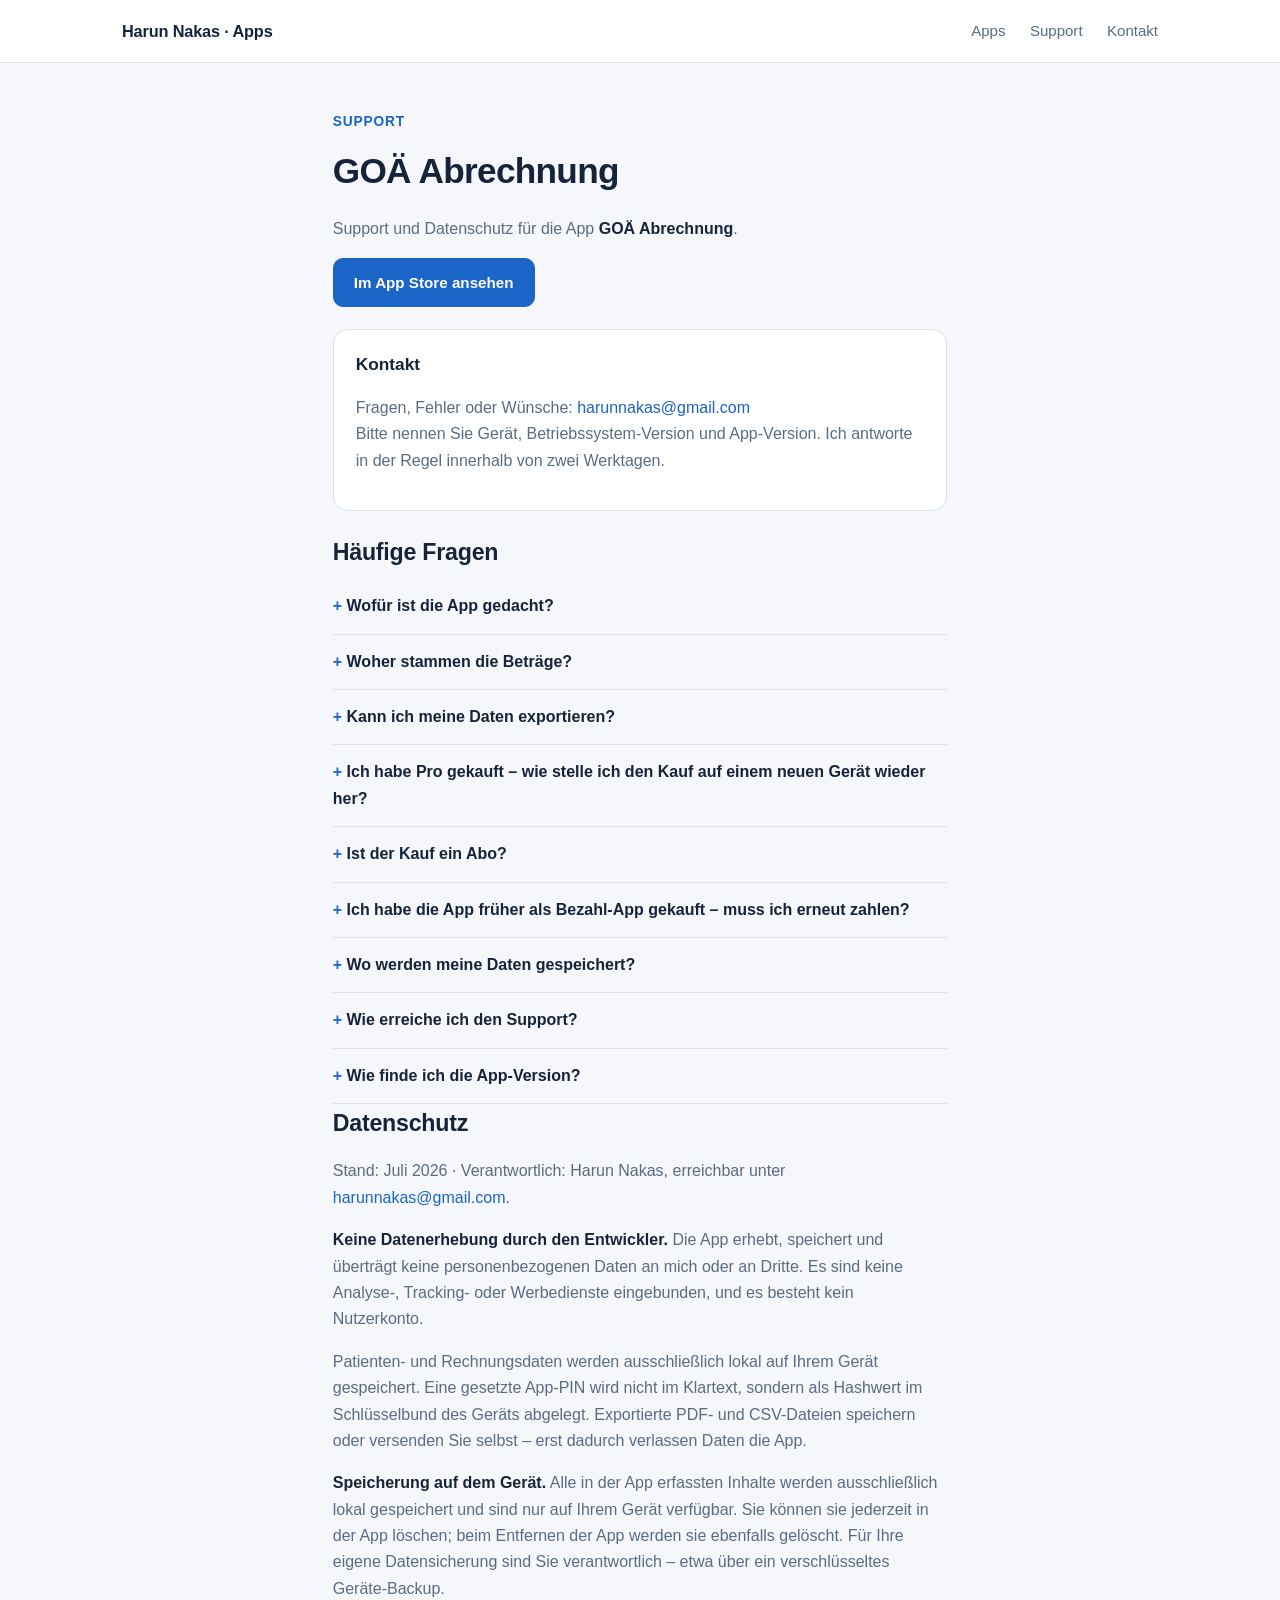
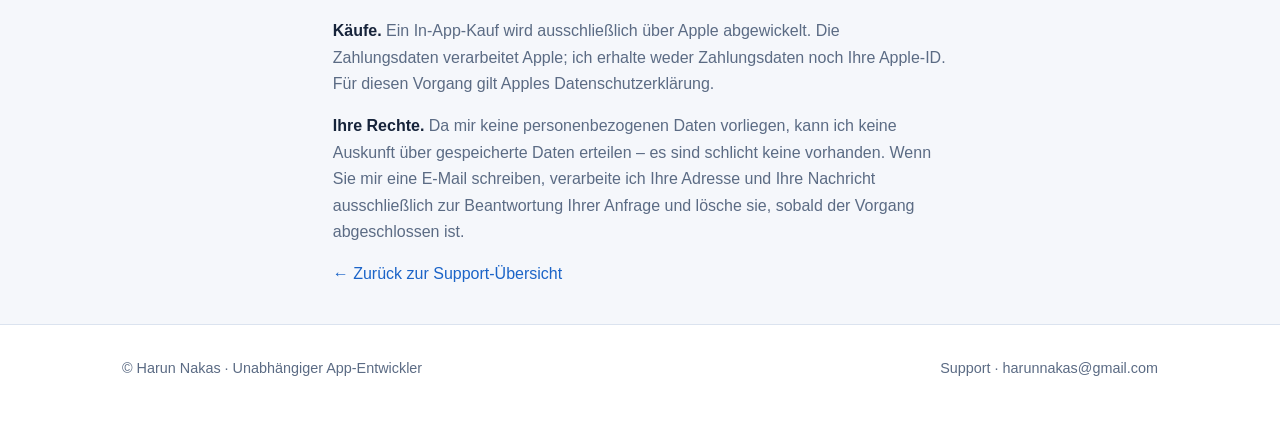
==== goae/index.html @ 812e808e "Landingpage und Support-Seiten für alle Apps Zentrale Website mit Übersicht aller Apps sowie Support" ====
<!doctype html>
<html lang="de">
<head>
<meta charset="utf-8">
<meta name="viewport" content="width=device-width, initial-scale=1">
<title>GOÄ Abrechnung – Support &amp; Datenschutz</title>
<meta name="description" content="Support, häufige Fragen und Datenschutzhinweise zur App GOÄ Abrechnung.">
<meta name="color-scheme" content="dark light">
<link rel="stylesheet" href="../assets/style.css">
</head>
<body>
<header class="site">
  <div class="wrap">
    <a class="brand" href="../">Harun Nakas · Apps</a>
    <nav class="site">
      <a href="../#apps">Apps</a>
      <a href="../support/">Support</a>
      <a href="mailto:harunnakas@gmail.com">Kontakt</a>
    </nav>
  </div>
</header>
<div class="page"><div class="wrap prose">
  <p class="kicker">Support</p>
  <h1>GOÄ Abrechnung</h1>
  <p>Support und Datenschutz für die App <strong>GOÄ Abrechnung</strong>.</p>
  <p><a class="btn" href="https://apps.apple.com/de/app/id6762179870">Im App Store ansehen</a></p>

  <div class="panel">
    <h3>Kontakt</h3>
    <p>Fragen, Fehler oder Wünsche: <a href="mailto:harunnakas@gmail.com">harunnakas@gmail.com</a><br>
    Bitte nennen Sie Gerät, Betriebssystem-Version und App-Version.
    Ich antworte in der Regel innerhalb von zwei Werktagen.</p>
  </div>

  <h2>Häufige Fragen</h2>
  <details><summary>Wofür ist die App gedacht?</summary><p>Für die Privatliquidation nach GOÄ: Leistungsziffern auswählen, Faktoren und Begründungen erfassen, Rechnungen als PDF erzeugen und den Zahlungsstatus im Blick behalten.</p></details><details><summary>Woher stammen die Beträge?</summary><p>Die Beträge werden aus den Punktzahlen der GOÄ mit dem gesetzlichen Punktwert berechnet. Trotz sorgfältiger Prüfung gilt: Die App ist eine Rechenhilfe und ersetzt keine abrechnungsfachliche Beratung – bitte prüfen Sie jede Rechnung vor dem Versand.</p></details><details><summary>Kann ich meine Daten exportieren?</summary><p>Ja, Rechnungen lassen sich als PDF und die Übersicht als CSV-Datei exportieren. Der Export erfolgt über die Teilen-Funktion Ihres Geräts.</p></details><details><summary>Ich habe Pro gekauft – wie stelle ich den Kauf auf einem neuen Gerät wieder her?</summary><p>Öffnen Sie den Pro-Bereich in der App und tippen Sie auf „Käufe wiederherstellen“. Wichtig ist, dass Sie mit derselben Apple-ID angemeldet sind, mit der Sie gekauft haben.</p></details><details><summary>Ist der Kauf ein Abo?</summary><p>Nein. Pro ist ein einmaliger Kauf ohne laufende Kosten.</p></details><details><summary>Ich habe die App früher als Bezahl-App gekauft – muss ich erneut zahlen?</summary><p>Nein. Wer die App vor der Umstellung auf das kostenlose Modell gekauft hat, behält den vollen Funktionsumfang automatisch. Falls die Freischaltung nicht greift, hilft „Käufe wiederherstellen“ – und andernfalls eine kurze E-Mail.</p></details><details><summary>Wo werden meine Daten gespeichert?</summary><p>Alle Eingaben bleiben auf Ihrem Gerät. Die App überträgt keine Inhalte an den Entwickler oder an Dritte.</p></details><details><summary>Wie erreiche ich den Support?</summary><p>Schreiben Sie an <a href="mailto:harunnakas@gmail.com">harunnakas@gmail.com</a>. Bitte nennen Sie Gerät, Betriebssystem-Version und App-Version – dann geht es schneller.</p></details><details><summary>Wie finde ich die App-Version?</summary><p>Die Versionsnummer steht auf der Produktseite im App Store unterhalb von „Neue Funktionen“ sowie in den Einstellungen der App, sofern dort ein Info-Bereich vorhanden ist.</p></details>

  <h2 id="datenschutz">Datenschutz</h2>
  <p>Stand: Juli 2026 · Verantwortlich: Harun Nakas, erreichbar unter
  <a href="mailto:harunnakas@gmail.com">harunnakas@gmail.com</a>.</p>
  <p><strong>Keine Datenerhebung durch den Entwickler.</strong> Die App
  erhebt, speichert und überträgt keine personenbezogenen Daten an mich oder an
  Dritte. Es sind keine Analyse-, Tracking- oder Werbedienste eingebunden, und
  es besteht kein Nutzerkonto.</p>
  <p>Patienten- und Rechnungsdaten werden ausschließlich lokal auf Ihrem Gerät gespeichert. Eine gesetzte App-PIN wird nicht im Klartext, sondern als Hashwert im Schlüsselbund des Geräts abgelegt. Exportierte PDF- und CSV-Dateien speichern oder versenden Sie selbst – erst dadurch verlassen Daten die App.</p>
  <p><strong>Speicherung auf dem Gerät.</strong> Alle in der App erfassten
  Inhalte werden ausschließlich lokal gespeichert und sind nur auf Ihrem Gerät
  verfügbar. Sie können sie jederzeit in der App löschen; beim Entfernen der App
  werden sie ebenfalls gelöscht. Für Ihre eigene Datensicherung sind Sie
  verantwortlich – etwa über ein verschlüsseltes Geräte-Backup.</p>
  <p><strong>Käufe.</strong> Ein In-App-Kauf wird ausschließlich über Apple
  abgewickelt. Die Zahlungsdaten verarbeitet Apple; ich erhalte weder
  Zahlungsdaten noch Ihre Apple-ID. Für diesen Vorgang gilt Apples
  Datenschutzerklärung.</p>
  <p><strong>Ihre Rechte.</strong> Da mir keine personenbezogenen Daten
  vorliegen, kann ich keine Auskunft über gespeicherte Daten erteilen – es sind
  schlicht keine vorhanden. Wenn Sie mir eine E-Mail schreiben, verarbeite ich
  Ihre Adresse und Ihre Nachricht ausschließlich zur Beantwortung Ihrer Anfrage
  und lösche sie, sobald der Vorgang abgeschlossen ist.</p>

  <p><a href="../support/">← Zurück zur Support-Übersicht</a></p>
</div></div>
<footer class="site">
  <div class="wrap foot-row">
    <div>© Harun Nakas · Unabhängiger App-Entwickler</div>
    <div>
      <a href="../support/">Support</a> ·
      <a href="mailto:harunnakas@gmail.com">harunnakas@gmail.com</a>
    </div>
  </div>
</footer>
</body>
</html>
---- assets/style.css ----
:root {
  --bg: #0d1626;
  --bg-elev: #16233a;
  --bg-card: #1a2b45;
  --border: #26405f;
  --text: #eef3fa;
  --text-dim: #9db0ca;
  --accent: #4a90f0;
  --accent-soft: rgba(74, 144, 240, 0.14);
  --radius: 14px;
  --maxw: 1080px;
}

@media (prefers-color-scheme: light) {
  :root {
    --bg: #f5f7fb;
    --bg-elev: #ffffff;
    --bg-card: #ffffff;
    --border: #dbe3ef;
    --text: #16233a;
    --text-dim: #5b6b84;
    --accent: #1b64c8;
    --accent-soft: rgba(27, 100, 200, 0.09);
  }
}

* { box-sizing: border-box; }

html { scroll-behavior: smooth; }

body {
  margin: 0;
  background: var(--bg);
  color: var(--text);
  font-family: -apple-system, BlinkMacSystemFont, "SF Pro Text", "Segoe UI", Roboto, Helvetica, Arial, sans-serif;
  line-height: 1.65;
  -webkit-font-smoothing: antialiased;
}

a { color: var(--accent); text-decoration: none; }
a:hover { text-decoration: underline; }

.wrap { max-width: var(--maxw); margin: 0 auto; padding: 0 22px; }

/* ---------- Header ---------- */
header.site {
  border-bottom: 1px solid var(--border);
  background: var(--bg-elev);
  position: sticky;
  top: 0;
  z-index: 10;
}
header.site .wrap {
  display: flex;
  align-items: center;
  justify-content: space-between;
  gap: 16px;
  min-height: 62px;
  flex-wrap: wrap;
}
.brand {
  font-weight: 700;
  font-size: 1.02rem;
  color: var(--text);
  letter-spacing: -0.01em;
}
.brand:hover { text-decoration: none; }
nav.site a {
  margin-left: 20px;
  font-size: 0.94rem;
  color: var(--text-dim);
}
nav.site a:hover { color: var(--accent); text-decoration: none; }

/* ---------- Hero ---------- */
.hero {
  padding: 76px 0 56px;
  border-bottom: 1px solid var(--border);
  background: linear-gradient(180deg, var(--accent-soft), transparent);
}
.hero h1 {
  font-size: clamp(1.9rem, 5vw, 2.9rem);
  line-height: 1.15;
  margin: 0 0 16px;
  letter-spacing: -0.02em;
}
.hero p.lead {
  font-size: clamp(1.02rem, 2.2vw, 1.2rem);
  color: var(--text-dim);
  max-width: 62ch;
  margin: 0 0 26px;
}
.hero-actions { display: flex; gap: 12px; flex-wrap: wrap; }

.btn {
  display: inline-block;
  padding: 11px 20px;
  border-radius: 10px;
  font-weight: 600;
  font-size: 0.95rem;
  border: 1px solid var(--accent);
  background: var(--accent);
  color: #fff;
}
.btn:hover { text-decoration: none; opacity: 0.9; }
.btn.ghost { background: transparent; color: var(--accent); }

/* ---------- Sections ---------- */
section { padding: 52px 0; }
section + section { border-top: 1px solid var(--border); }
h2 {
  font-size: 1.45rem;
  margin: 0 0 8px;
  letter-spacing: -0.01em;
}
h3 { font-size: 1.08rem; margin: 26px 0 6px; }
.section-sub { color: var(--text-dim); margin: 0 0 26px; max-width: 62ch; }

/* ---------- App grid ---------- */
.grid {
  display: grid;
  grid-template-columns: repeat(auto-fill, minmax(270px, 1fr));
  gap: 16px;
}
.card {
  background: var(--bg-card);
  border: 1px solid var(--border);
  border-radius: var(--radius);
  padding: 20px;
  display: flex;
  flex-direction: column;
}
.card h3 { margin: 0 0 6px; font-size: 1.05rem; }
.card p { margin: 0 0 14px; color: var(--text-dim); font-size: 0.93rem; flex: 1; }
.card .links { display: flex; gap: 14px; font-size: 0.9rem; flex-wrap: wrap; }
.badge {
  display: inline-block;
  font-size: 0.72rem;
  font-weight: 600;
  letter-spacing: 0.04em;
  text-transform: uppercase;
  color: var(--accent);
  background: var(--accent-soft);
  border-radius: 999px;
  padding: 3px 10px;
  margin-bottom: 10px;
  align-self: flex-start;
}

/* ---------- Content pages ---------- */
.page { padding: 48px 0 20px; }
.page h1 {
  font-size: clamp(1.6rem, 4vw, 2.2rem);
  margin: 0 0 10px;
  letter-spacing: -0.02em;
}
.page .kicker {
  color: var(--accent);
  font-weight: 600;
  font-size: 0.86rem;
  text-transform: uppercase;
  letter-spacing: 0.06em;
  margin: 0 0 8px;
}
.prose { max-width: 74ch; }
.prose p, .prose li { color: var(--text-dim); }
.prose strong { color: var(--text); }
.prose ul { padding-left: 20px; }
.prose li { margin-bottom: 6px; }

.panel {
  background: var(--bg-card);
  border: 1px solid var(--border);
  border-radius: var(--radius);
  padding: 20px 22px;
  margin: 22px 0;
}
.panel h3:first-child { margin-top: 0; }

details {
  border-bottom: 1px solid var(--border);
  padding: 14px 0;
}
details summary {
  cursor: pointer;
  font-weight: 600;
  color: var(--text);
  list-style: none;
}
details summary::-webkit-details-marker { display: none; }
details summary::before { content: "+ "; color: var(--accent); font-weight: 700; }
details[open] summary::before { content: "– "; }
details p { margin: 10px 0 0; }

table.meta { border-collapse: collapse; width: 100%; font-size: 0.93rem; }
table.meta td { padding: 7px 0; border-bottom: 1px solid var(--border); vertical-align: top; }
table.meta td:first-child { color: var(--text-dim); width: 42%; padding-right: 16px; }

/* ---------- Footer ---------- */
footer.site {
  border-top: 1px solid var(--border);
  padding: 32px 0 44px;
  color: var(--text-dim);
  font-size: 0.9rem;
  background: var(--bg-elev);
}
footer.site .foot-row {
  display: flex;
  justify-content: space-between;
  gap: 16px;
  flex-wrap: wrap;
}
footer.site a { color: var(--text-dim); }
footer.site a:hover { color: var(--accent); }

@media (max-width: 560px) {
  .hero { padding: 52px 0 40px; }
  nav.site a { margin-left: 0; margin-right: 18px; }
  header.site .wrap { padding-top: 10px; padding-bottom: 10px; }
}
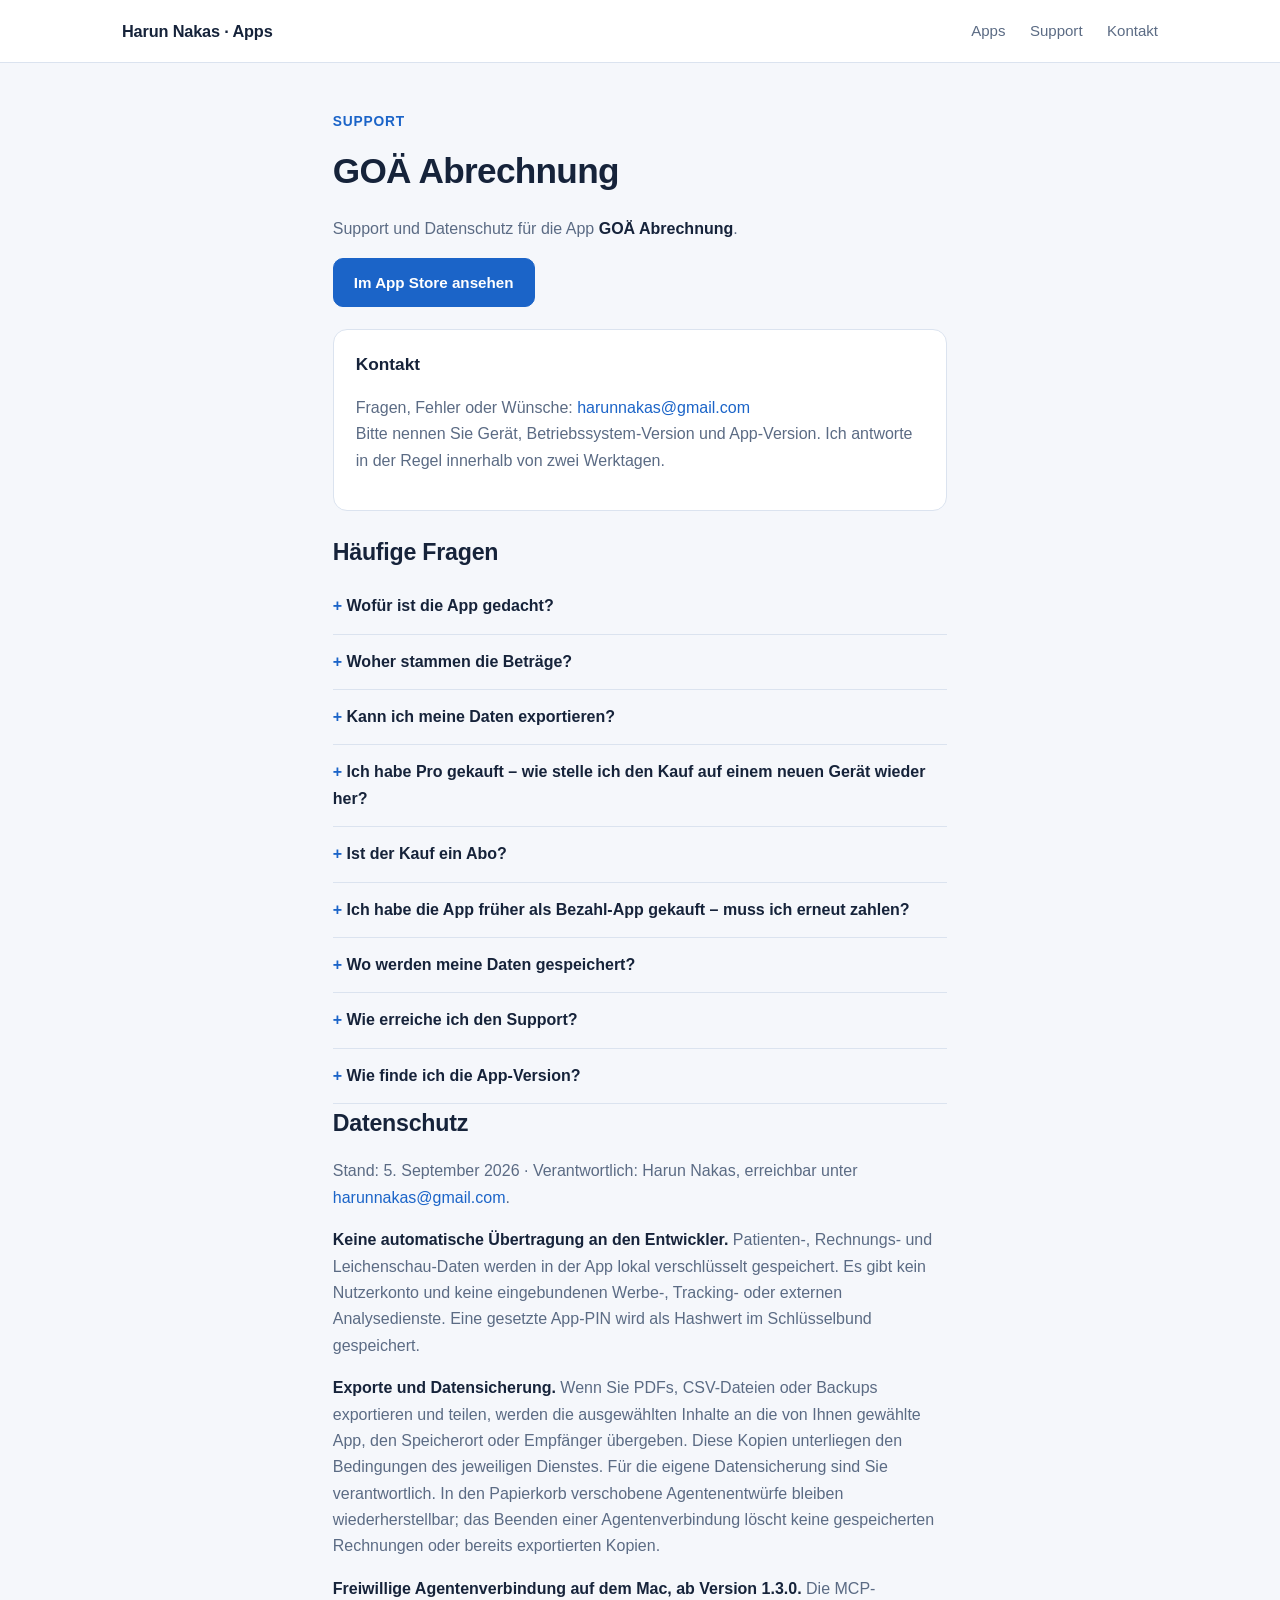
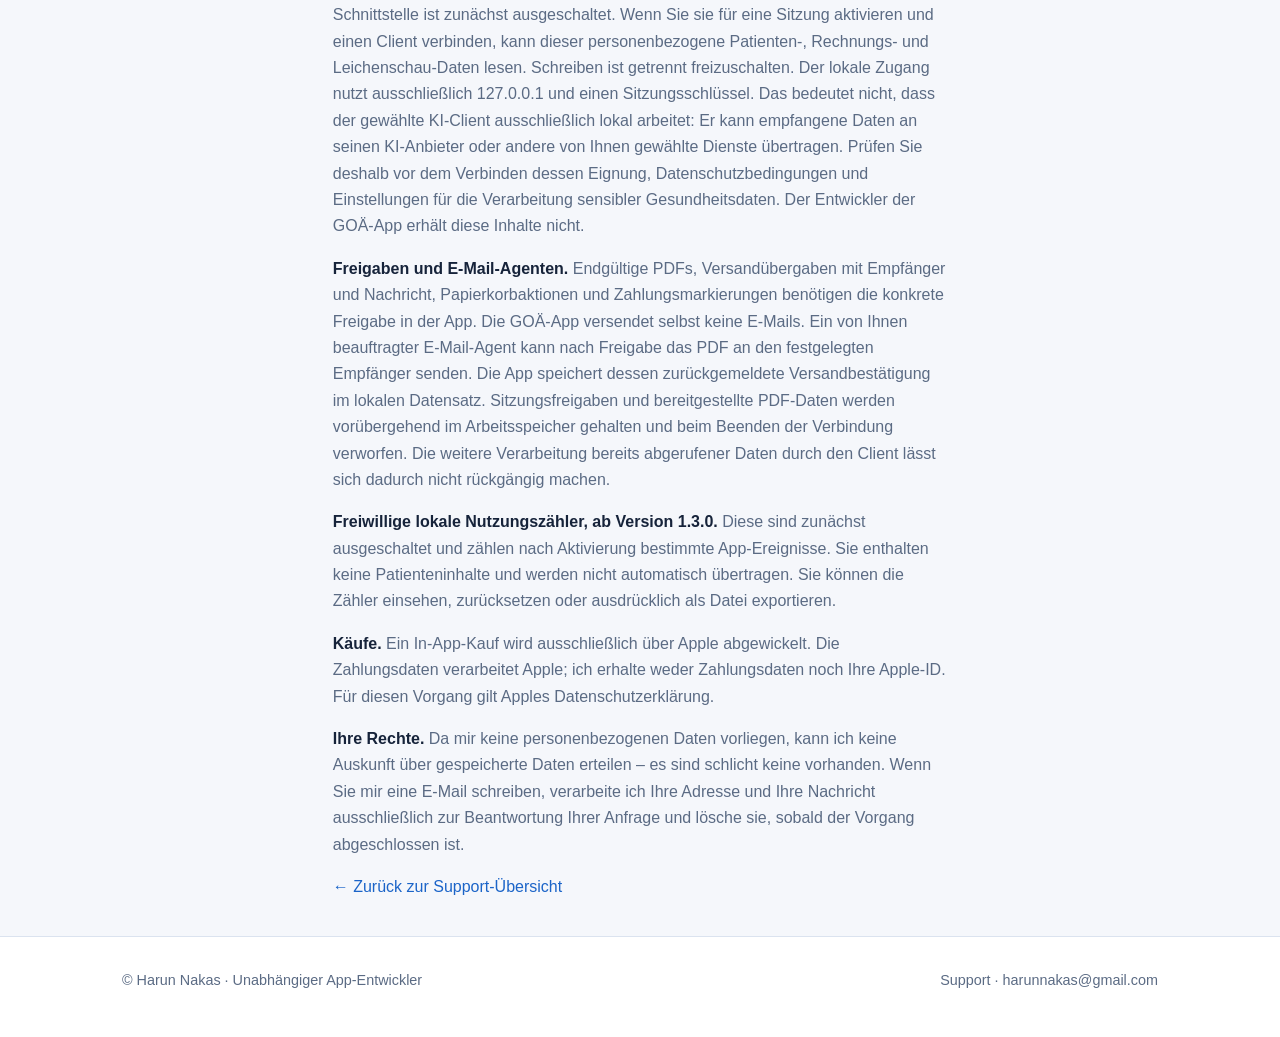
==== commit 249fca49: "Update GOAE support and privacy for optional agent access" ====
--- a/goae/index.html
+++ b/goae/index.html
@@ -33,21 +33,16 @@
   </div>
 
   <h2>Häufige Fragen</h2>
-  <details><summary>Wofür ist die App gedacht?</summary><p>Für die Privatliquidation nach GOÄ: Leistungsziffern auswählen, Faktoren und Begründungen erfassen, Rechnungen als PDF erzeugen und den Zahlungsstatus im Blick behalten.</p></details><details><summary>Woher stammen die Beträge?</summary><p>Die Beträge werden aus den Punktzahlen der GOÄ mit dem gesetzlichen Punktwert berechnet. Trotz sorgfältiger Prüfung gilt: Die App ist eine Rechenhilfe und ersetzt keine abrechnungsfachliche Beratung – bitte prüfen Sie jede Rechnung vor dem Versand.</p></details><details><summary>Kann ich meine Daten exportieren?</summary><p>Ja, Rechnungen lassen sich als PDF und die Übersicht als CSV-Datei exportieren. Der Export erfolgt über die Teilen-Funktion Ihres Geräts.</p></details><details><summary>Ich habe Pro gekauft – wie stelle ich den Kauf auf einem neuen Gerät wieder her?</summary><p>Öffnen Sie den Pro-Bereich in der App und tippen Sie auf „Käufe wiederherstellen“. Wichtig ist, dass Sie mit derselben Apple-ID angemeldet sind, mit der Sie gekauft haben.</p></details><details><summary>Ist der Kauf ein Abo?</summary><p>Nein. Pro ist ein einmaliger Kauf ohne laufende Kosten.</p></details><details><summary>Ich habe die App früher als Bezahl-App gekauft – muss ich erneut zahlen?</summary><p>Nein. Wer die App vor der Umstellung auf das kostenlose Modell gekauft hat, behält den vollen Funktionsumfang automatisch. Falls die Freischaltung nicht greift, hilft „Käufe wiederherstellen“ – und andernfalls eine kurze E-Mail.</p></details><details><summary>Wo werden meine Daten gespeichert?</summary><p>Alle Eingaben bleiben auf Ihrem Gerät. Die App überträgt keine Inhalte an den Entwickler oder an Dritte.</p></details><details><summary>Wie erreiche ich den Support?</summary><p>Schreiben Sie an <a href="mailto:harunnakas@gmail.com">harunnakas@gmail.com</a>. Bitte nennen Sie Gerät, Betriebssystem-Version und App-Version – dann geht es schneller.</p></details><details><summary>Wie finde ich die App-Version?</summary><p>Die Versionsnummer steht auf der Produktseite im App Store unterhalb von „Neue Funktionen“ sowie in den Einstellungen der App, sofern dort ein Info-Bereich vorhanden ist.</p></details>
+  <details><summary>Wofür ist die App gedacht?</summary><p>Für die Privatliquidation nach GOÄ: Leistungsziffern auswählen, Faktoren und Begründungen erfassen, Rechnungen als PDF erzeugen und den Zahlungsstatus im Blick behalten.</p></details><details><summary>Woher stammen die Beträge?</summary><p>Die Beträge werden aus den Punktzahlen der GOÄ mit dem gesetzlichen Punktwert berechnet. Trotz sorgfältiger Prüfung gilt: Die App ist eine Rechenhilfe und ersetzt keine abrechnungsfachliche Beratung – bitte prüfen Sie jede Rechnung vor dem Versand.</p></details><details><summary>Kann ich meine Daten exportieren?</summary><p>Ja, Rechnungen lassen sich als PDF und die Übersicht als CSV-Datei exportieren. Der Export erfolgt über die Teilen-Funktion Ihres Geräts.</p></details><details><summary>Ich habe Pro gekauft – wie stelle ich den Kauf auf einem neuen Gerät wieder her?</summary><p>Öffnen Sie den Pro-Bereich in der App und tippen Sie auf „Käufe wiederherstellen“. Wichtig ist, dass Sie mit derselben Apple-ID angemeldet sind, mit der Sie gekauft haben.</p></details><details><summary>Ist der Kauf ein Abo?</summary><p>Pro ist als Monatsabo, Jahresabo oder Einmalkauf erhältlich. Die aktuellen Preise und Bedingungen stehen vor dem Kauf in der App. Abos verlängern sich automatisch, sofern sie nicht rechtzeitig in den App-Store-Einstellungen gekündigt werden.</p></details><details><summary>Ich habe die App früher als Bezahl-App gekauft – muss ich erneut zahlen?</summary><p>Nein. Wer die App vor der Umstellung auf das kostenlose Modell gekauft hat, behält den vollen Funktionsumfang automatisch. Falls die Freischaltung nicht greift, hilft „Käufe wiederherstellen“ – und andernfalls eine kurze E-Mail.</p></details><details><summary>Wo werden meine Daten gespeichert?</summary><p>Patienten-, Rechnungs- und Leichenschau-Daten werden lokal verschlüsselt gespeichert. Exporte und die ab Version 1.3.0 verfügbare, freiwillige Agentenverbindung können Daten an von Ihnen gewählte Empfänger oder Clients weitergeben. Der Entwickler erhält diese Inhalte nicht.</p></details><details><summary>Wie erreiche ich den Support?</summary><p>Schreiben Sie an <a href="mailto:harunnakas@gmail.com">harunnakas@gmail.com</a>. Bitte nennen Sie Gerät, Betriebssystem-Version und App-Version – dann geht es schneller.</p></details><details><summary>Wie finde ich die App-Version?</summary><p>Die Versionsnummer steht auf der Produktseite im App Store unterhalb von „Neue Funktionen“ sowie in den Einstellungen der App, sofern dort ein Info-Bereich vorhanden ist.</p></details>
 
   <h2 id="datenschutz">Datenschutz</h2>
-  <p>Stand: Juli 2026 · Verantwortlich: Harun Nakas, erreichbar unter
+  <p>Stand: 5. September 2026 · Verantwortlich: Harun Nakas, erreichbar unter
   <a href="mailto:harunnakas@gmail.com">harunnakas@gmail.com</a>.</p>
-  <p><strong>Keine Datenerhebung durch den Entwickler.</strong> Die App
-  erhebt, speichert und überträgt keine personenbezogenen Daten an mich oder an
-  Dritte. Es sind keine Analyse-, Tracking- oder Werbedienste eingebunden, und
-  es besteht kein Nutzerkonto.</p>
-  <p>Patienten- und Rechnungsdaten werden ausschließlich lokal auf Ihrem Gerät gespeichert. Eine gesetzte App-PIN wird nicht im Klartext, sondern als Hashwert im Schlüsselbund des Geräts abgelegt. Exportierte PDF- und CSV-Dateien speichern oder versenden Sie selbst – erst dadurch verlassen Daten die App.</p>
-  <p><strong>Speicherung auf dem Gerät.</strong> Alle in der App erfassten
-  Inhalte werden ausschließlich lokal gespeichert und sind nur auf Ihrem Gerät
-  verfügbar. Sie können sie jederzeit in der App löschen; beim Entfernen der App
-  werden sie ebenfalls gelöscht. Für Ihre eigene Datensicherung sind Sie
-  verantwortlich – etwa über ein verschlüsseltes Geräte-Backup.</p>
+  <p><strong>Keine automatische Übertragung an den Entwickler.</strong> Patienten-, Rechnungs- und Leichenschau-Daten werden in der App lokal verschlüsselt gespeichert. Es gibt kein Nutzerkonto und keine eingebundenen Werbe-, Tracking- oder externen Analysedienste. Eine gesetzte App-PIN wird als Hashwert im Schlüsselbund gespeichert.</p>
+  <p><strong>Exporte und Datensicherung.</strong> Wenn Sie PDFs, CSV-Dateien oder Backups exportieren und teilen, werden die ausgewählten Inhalte an die von Ihnen gewählte App, den Speicherort oder Empfänger übergeben. Diese Kopien unterliegen den Bedingungen des jeweiligen Dienstes. Für die eigene Datensicherung sind Sie verantwortlich. In den Papierkorb verschobene Agentenentwürfe bleiben wiederherstellbar; das Beenden einer Agentenverbindung löscht keine gespeicherten Rechnungen oder bereits exportierten Kopien.</p>
+  <p><strong>Freiwillige Agentenverbindung auf dem Mac, ab Version 1.3.0.</strong> Die MCP-Schnittstelle ist zunächst ausgeschaltet. Wenn Sie sie für eine Sitzung aktivieren und einen Client verbinden, kann dieser personenbezogene Patienten-, Rechnungs- und Leichenschau-Daten lesen. Schreiben ist getrennt freizuschalten. Der lokale Zugang nutzt ausschließlich 127.0.0.1 und einen Sitzungsschlüssel. Das bedeutet nicht, dass der gewählte KI-Client ausschließlich lokal arbeitet: Er kann empfangene Daten an seinen KI-Anbieter oder andere von Ihnen gewählte Dienste übertragen. Prüfen Sie deshalb vor dem Verbinden dessen Eignung, Datenschutzbedingungen und Einstellungen für die Verarbeitung sensibler Gesundheitsdaten. Der Entwickler der GOÄ-App erhält diese Inhalte nicht.</p>
+  <p><strong>Freigaben und E-Mail-Agenten.</strong> Endgültige PDFs, Versandübergaben mit Empfänger und Nachricht, Papierkorbaktionen und Zahlungsmarkierungen benötigen die konkrete Freigabe in der App. Die GOÄ-App versendet selbst keine E-Mails. Ein von Ihnen beauftragter E-Mail-Agent kann nach Freigabe das PDF an den festgelegten Empfänger senden. Die App speichert dessen zurückgemeldete Versandbestätigung im lokalen Datensatz. Sitzungsfreigaben und bereitgestellte PDF-Daten werden vorübergehend im Arbeitsspeicher gehalten und beim Beenden der Verbindung verworfen. Die weitere Verarbeitung bereits abgerufener Daten durch den Client lässt sich dadurch nicht rückgängig machen.</p>
+  <p><strong>Freiwillige lokale Nutzungszähler, ab Version 1.3.0.</strong> Diese sind zunächst ausgeschaltet und zählen nach Aktivierung bestimmte App-Ereignisse. Sie enthalten keine Patienteninhalte und werden nicht automatisch übertragen. Sie können die Zähler einsehen, zurücksetzen oder ausdrücklich als Datei exportieren.</p>
   <p><strong>Käufe.</strong> Ein In-App-Kauf wird ausschließlich über Apple
   abgewickelt. Die Zahlungsdaten verarbeitet Apple; ich erhalte weder
   Zahlungsdaten noch Ihre Apple-ID. Für diesen Vorgang gilt Apples
